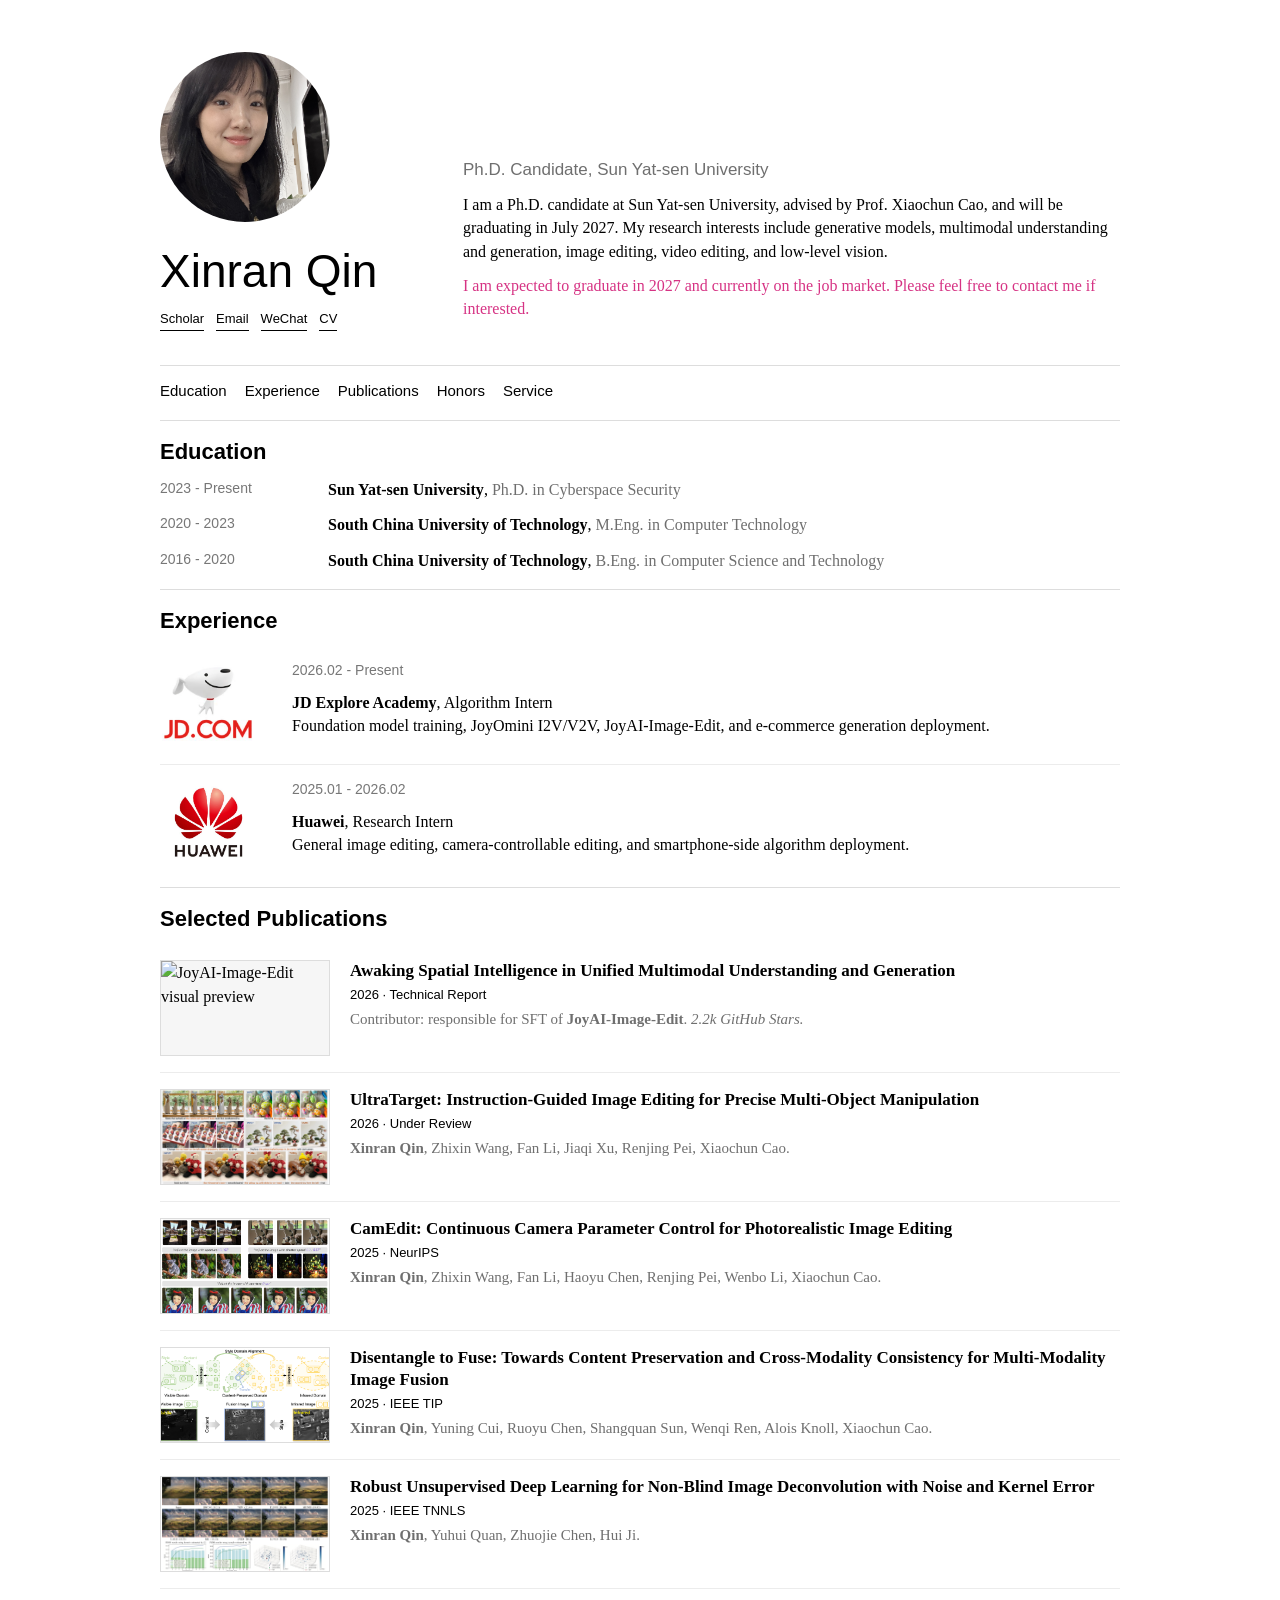
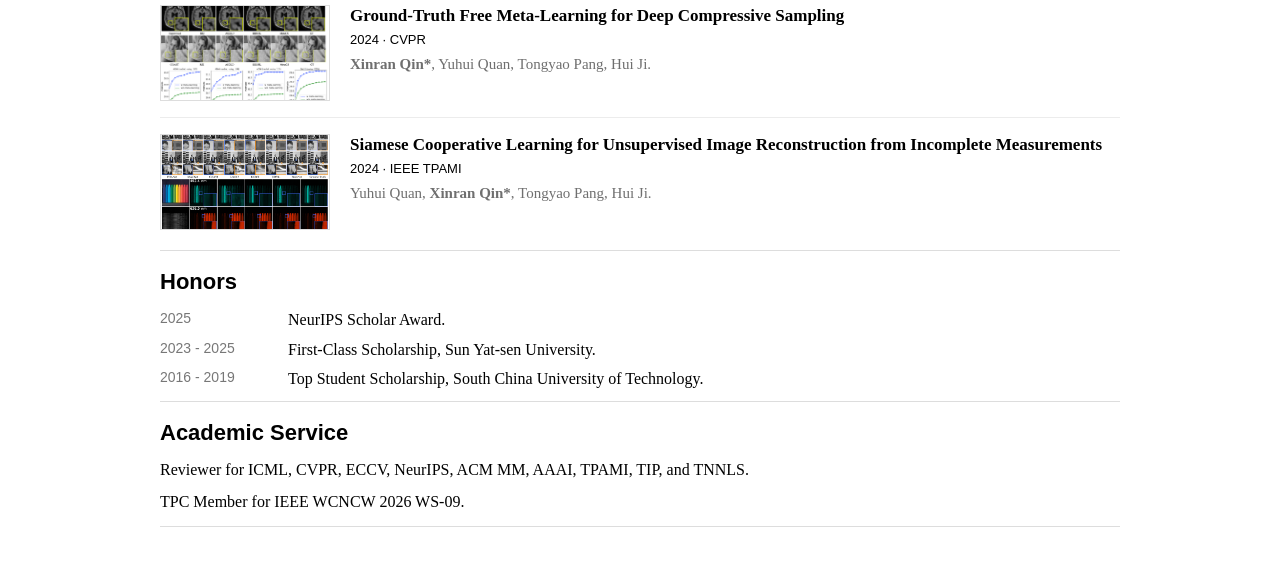
==== index.html @ 0fb86c50 "Initial website" ====
<!doctype html>
<html lang="en">
<head>
  <meta charset="utf-8">
  <meta name="viewport" content="width=device-width, initial-scale=1">
  <meta name="description" content="Xinran Qin's academic homepage.">
  <title>Xinran Qin</title>
  <link rel="stylesheet" href="styles.css">
</head>
<body>
  <main class="container">
    <header class="hero" id="top">
      <div class="profile">
        <img class="portrait" src="qxr-portrait.jpg" alt="Xinran Qin">
        <h1>Xinran Qin</h1>
        <div class="social-links" aria-label="Contact links">
          <a class="social-icon" href="https://scholar.google.com/citations?user=TD63QrsAAAAJ&amp;hl=zh-CN" target="_blank" rel="noreferrer" title="Google Scholar" aria-label="Google Scholar">Scholar</a>
          <a class="social-icon" href="mailto:csqinxinran@gmail.com" title="Email" aria-label="Email">Email</a>
          <button class="social-icon copy-link" type="button" data-copy="XinXinran_rr" title="Copy WeChat" aria-label="Copy WeChat">WeChat</button>
          <a class="social-icon cv" href="resume-QXR.pdf" target="_blank" rel="noreferrer" title="Download CV" aria-label="Download CV">CV</a>
        </div>
      </div>
      <div class="intro">
        <p class="subtitle">Ph.D. Candidate, Sun Yat-sen University</p>
        <p>
          I am a Ph.D. candidate at Sun Yat-sen University, advised by Prof. Xiaochun Cao,
          and will be graduating in July 2027. My research interests include generative models, multimodal understanding and generation, image editing, video editing, and low-level vision.
        </p>
        <p class="job-market-note" contenteditable="true" spellcheck="true">
          I am expected to graduate in 2027 and currently on the job market.
          Please feel free to contact me if interested.
        </p>
      </div>
    </header>

    <nav class="nav" aria-label="Section navigation">
      <a href="#education">Education</a>
      <a href="#experience">Experience</a>
      <a href="#publications">Publications</a>
      <a href="#honors">Honors</a>
      <a href="#service">Service</a>
    </nav>

    <section id="education" class="section">
      <h2>Education</h2>
      <div class="entry">
        <div class="date">2023 - Present</div>
        <div><strong>Sun Yat-sen University</strong>, <span class="edu-detail">Ph.D. in Cyberspace Security</span></div>
      </div>
      <div class="entry">
        <div class="date">2020 - 2023</div>
        <div><strong>South China University of Technology</strong>, <span class="edu-detail">M.Eng. in Computer Technology</span></div>
      </div>
      <div class="entry">
        <div class="date">2016 - 2020</div>
        <div><strong>South China University of Technology</strong>, <span class="edu-detail">B.Eng. in Computer Science and Technology</span></div>
      </div>
    </section>

    <section id="experience" class="section">
      <h2>Experience</h2>
      <div class="experience-entry">
        <img class="company-logo" src="JD.png" alt="JD logo">
        <div>
          <div class="date">2026.02 - Present</div>
          <div class="experience-copy">
            <strong>JD Explore Academy</strong>, Algorithm Intern
            <p>Foundation model training, JoyOmini I2V/V2V, JoyAI-Image-Edit, and e-commerce generation deployment.</p>
          </div>
        </div>
      </div>
      <div class="experience-entry">
        <img class="company-logo" src="huawei.png" alt="Huawei logo">
        <div>
          <div class="date">2025.01 - 2026.02</div>
          <div class="experience-copy">
            <strong>Huawei</strong>, Research Intern
            <p>General image editing, camera-controllable editing, and smartphone-side algorithm deployment.</p>
          </div>
        </div>
      </div>
    </section>

    <section id="publications" class="section">
      <h2>Selected Publications</h2>

      <article class="pub">
        <img class="pub-image" src="JoyAI-Image-Edit.png" alt="JoyAI-Image-Edit visual preview">
        <div>
          <h3>Awaking Spatial Intelligence in Unified Multimodal Understanding and Generation</h3>
          <p class="pub-meta">2026 · Technical Report</p>
          <p>Contributor: responsible for SFT of <strong>JoyAI-Image-Edit</strong>. <em>2.2k GitHub Stars.</em></p>
        </div>
      </article>

      <article class="pub">
        <img class="pub-image" src="UltraTarget.png" alt="UltraTarget visual preview">
        <div>
          <h3>UltraTarget: Instruction-Guided Image Editing for Precise Multi-Object Manipulation</h3>
          <p class="pub-meta">2026 · Under Review</p>
          <p><strong>Xinran Qin</strong>, Zhixin Wang, Fan Li, Jiaqi Xu, Renjing Pei, Xiaochun Cao.</p>
        </div>
      </article>

      <article class="pub">
        <img class="pub-image" src="CamEdit.png" alt="CamEdit visual preview">
        <div>
          <h3>CamEdit: Continuous Camera Parameter Control for Photorealistic Image Editing</h3>
          <p class="pub-meta">2025 · NeurIPS</p>
          <p><strong>Xinran Qin</strong>, Zhixin Wang, Fan Li, Haoyu Chen, Renjing Pei, Wenbo Li, Xiaochun Cao.</p>
        </div>
      </article>

      <article class="pub">
        <img class="pub-image" src="Disentangle_to_Fuse.png" alt="Disentangle to Fuse visual preview">
        <div>
          <h3>Disentangle to Fuse: Towards Content Preservation and Cross-Modality Consistency for Multi-Modality Image Fusion</h3>
          <p class="pub-meta">2025 · IEEE TIP</p>
          <p><strong>Xinran Qin</strong>, Yuning Cui, Ruoyu Chen, Shangquan Sun, Wenqi Ren, Alois Knoll, Xiaochun Cao.</p>
        </div>
      </article>

      <article class="pub">
        <img class="pub-image" src="Robust_Unsupervised.png" alt="Robust Unsupervised visual preview">
        <div>
          <h3>Robust Unsupervised Deep Learning for Non-Blind Image Deconvolution with Noise and Kernel Error</h3>
          <p class="pub-meta">2025 · IEEE TNNLS</p>
          <p><strong>Xinran Qin</strong>, Yuhui Quan, Zhuojie Chen, Hui Ji.</p>
        </div>
      </article>

      <article class="pub">
        <img class="pub-image" src="MetaCS.png" alt="MetaCS visual preview">
        <div>
          <h3>Ground-Truth Free Meta-Learning for Deep Compressive Sampling</h3>
          <p class="pub-meta">2024 · CVPR</p>
          <p><strong>Xinran Qin*</strong>, Yuhui Quan, Tongyao Pang, Hui Ji.</p>
        </div>
      </article>

      <article class="pub">
        <img class="pub-image" src="Siamese.png" alt="Siamese Cooperative Learning visual preview">
        <div>
          <h3>Siamese Cooperative Learning for Unsupervised Image Reconstruction from Incomplete Measurements</h3>
          <p class="pub-meta">2024 · IEEE TPAMI</p>
          <p>Yuhui Quan, <strong>Xinran Qin*</strong>, Tongyao Pang, Hui Ji.</p>
        </div>
      </article>
    </section>

    <section id="honors" class="section">
      <h2>Honors</h2>
      <ul class="compact-list">
        <li><span>2025</span> NeurIPS Scholar Award.</li>
        <li><span>2023 - 2025</span> First-Class Scholarship, Sun Yat-sen University.</li>
        <li><span>2016 - 2019</span> Top Student Scholarship, South China University of Technology.</li>
      </ul>
    </section>

    <section id="service" class="section">
      <h2>Academic Service</h2>
      <p>
        Reviewer for ICML, CVPR, ECCV, NeurIPS, ACM MM, AAAI, TPAMI, TIP, and TNNLS.
      </p>
      
      <p>
        TPC Member for IEEE WCNCW 2026 WS-09.
      </p>
    </section>
  </main>
  <script>
    document.querySelectorAll(".copy-link").forEach((button) => {
      button.addEventListener("click", async () => {
        const original = button.textContent;
        try {
          await navigator.clipboard.writeText(button.dataset.copy);
          button.textContent = "OK";
        } catch {
          button.textContent = button.dataset.copy;
        }
        window.setTimeout(() => {
          button.textContent = original;
        }, 1400);
      });
    });
  </script>
</body>
</html>
---- styles.css ----
:root {
  --text: #000;
  --muted: #6f6f6f;
  --light: #777;
  --line: #ddd;
  --link: #000;
  --soft: #f6f6f6;
}

* {
  box-sizing: border-box;
}

html {
  scroll-behavior: smooth;
}

body {
  margin: 0;
  color: var(--text);
  background: #fff;
  font-family: "Times New Roman", Times, serif;
  font-size: 16px;
  line-height: 1.48;
}

a {
  color: var(--link);
  text-decoration: none;
}

a:hover {
  text-decoration: underline;
}

.container {
  width: min(960px, calc(100% - 36px));
  margin: 52px auto 48px;
}

.hero {
  display: grid;
  grid-template-columns: 245px 1fr;
  gap: 58px;
  align-items: end;
  padding-bottom: 34px;
  border-bottom: 1px solid var(--line);
}

.profile h1 {
  margin: 18px 0 0;
  font-family: Arial, Helvetica, sans-serif;
  font-size: 46px;
  line-height: 1.05;
  font-weight: 400;
}

.social-links {
  display: flex;
  flex-wrap: wrap;
  gap: 12px;
  margin-top: 12px;
}

.social-icon {
  min-width: 0;
  height: 24px;
  display: inline-flex;
  align-items: center;
  justify-content: center;
  color: #000;
  background: transparent;
  border: 0;
  border-bottom: 1px solid #000;
  border-radius: 0;
  padding: 0;
  font-family: Arial, Helvetica, sans-serif;
  font-size: 13px;
  font-weight: 400;
  line-height: 1;
  text-decoration: none;
  cursor: pointer;
}

.social-icon:hover {
  text-decoration: none;
}

.cv {
  letter-spacing: 0;
}

.subtitle {
  margin: 0 0 14px;
  color: var(--muted);
  font-family: Arial, Helvetica, sans-serif;
  font-size: 17px;
}

.intro p {
  max-width: 680px;
  margin: 0 0 10px;
}

.job-market-note {
  color: #d63384;
  outline: none;
}

.job-market-note:focus {
  border-bottom: 1px solid #d63384;
}

.portrait {
  width: 170px;
  height: 170px;
  object-fit: cover;
  object-position: center 18%;
  border-radius: 50%;
}

.nav {
  display: flex;
  flex-wrap: wrap;
  gap: 18px;
  padding: 14px 0 18px;
  border-bottom: 1px solid var(--line);
  font-family: Arial, Helvetica, sans-serif;
  font-size: 15px;
}

.section {
  padding: 18px 0 4px;
  border-bottom: 1px solid var(--line);
}

.section h2 {
  margin: 0 0 12px;
  color: #000;
  font-family: Arial, Helvetica, sans-serif;
  font-size: 22px;
  line-height: 1.2;
}

.section p {
  margin: 0 0 8px;
}

.compact-list {
  margin: 0;
  padding: 0;
  list-style: none;
}

.compact-list li {
  display: grid;
  grid-template-columns: 116px 1fr;
  gap: 12px;
  margin: 6px 0;
}

.compact-list span,
.date {
  color: var(--light);
  font-family: Arial, Helvetica, sans-serif;
  font-size: 14px;
}

.entry {
  display: grid;
  grid-template-columns: 150px 1fr;
  gap: 18px;
  margin: 10px 0 12px;
}

.entry p {
  margin: 3px 0 0;
  color: var(--muted);
}

.edu-detail {
  color: var(--muted);
}

.experience-entry {
  display: grid;
  grid-template-columns: 104px 1fr;
  gap: 28px;
  align-items: center;
  padding: 14px 0 18px;
}

.experience-entry + .experience-entry {
  border-top: 1px solid #ececec;
}

.experience-copy {
  margin-top: 10px;
}

.company-logo {
  width: 96px;
  height: 76px;
  object-fit: contain;
  object-position: center;
}

.pub {
  display: grid;
  grid-template-columns: 170px 1fr;
  gap: 20px;
  align-items: start;
  padding: 16px 0;
}

.pub + .pub {
  border-top: 1px solid #ececec;
}

.pub h3 {
  margin: 0 0 3px;
  font-size: 17px;
  line-height: 1.28;
  font-weight: 700;
}

.pub p {
  margin: 0;
  color: var(--muted);
  font-size: 15px;
}

.pub .pub-meta {
  margin: 0 0 4px;
  color: #000;
  font-family: Arial, Helvetica, sans-serif;
  font-size: 13px;
}

.pub-image {
  width: 170px;
  height: 96px;
  display: block;
  object-fit: cover;
  object-position: center;
  border: 1px solid var(--line);
  background: var(--soft);
}

.thumb {
  width: 76px;
  min-height: 48px;
  padding: 7px 5px;
  display: flex;
  align-items: center;
  justify-content: center;
  color: #000;
  background: var(--soft);
  border: 1px solid var(--line);
  font-family: Arial, Helvetica, sans-serif;
  font-size: 12px;
  font-weight: 700;
  line-height: 1.12;
  text-align: center;
}

@media (max-width: 700px) {
  .container {
    width: min(100% - 24px, 960px);
    margin-top: 18px;
  }

  .hero {
    grid-template-columns: 1fr;
    gap: 18px;
    align-items: start;
    padding-bottom: 24px;
  }

  .profile h1 {
    margin-top: 20px;
    font-size: 38px;
  }

  .portrait {
    width: 140px;
    height: 140px;
  }

  .compact-list li,
  .entry,
  .pub {
    grid-template-columns: 1fr;
    gap: 4px;
  }

  .experience-entry {
    grid-template-columns: 72px 1fr;
    gap: 16px;
    align-items: start;
  }

  .company-logo {
    width: 68px;
    height: 54px;
  }

  .pub {
    padding: 13px 0;
  }

  .pub-image {
    width: 100%;
    height: auto;
    aspect-ratio: 16 / 9;
  }
}
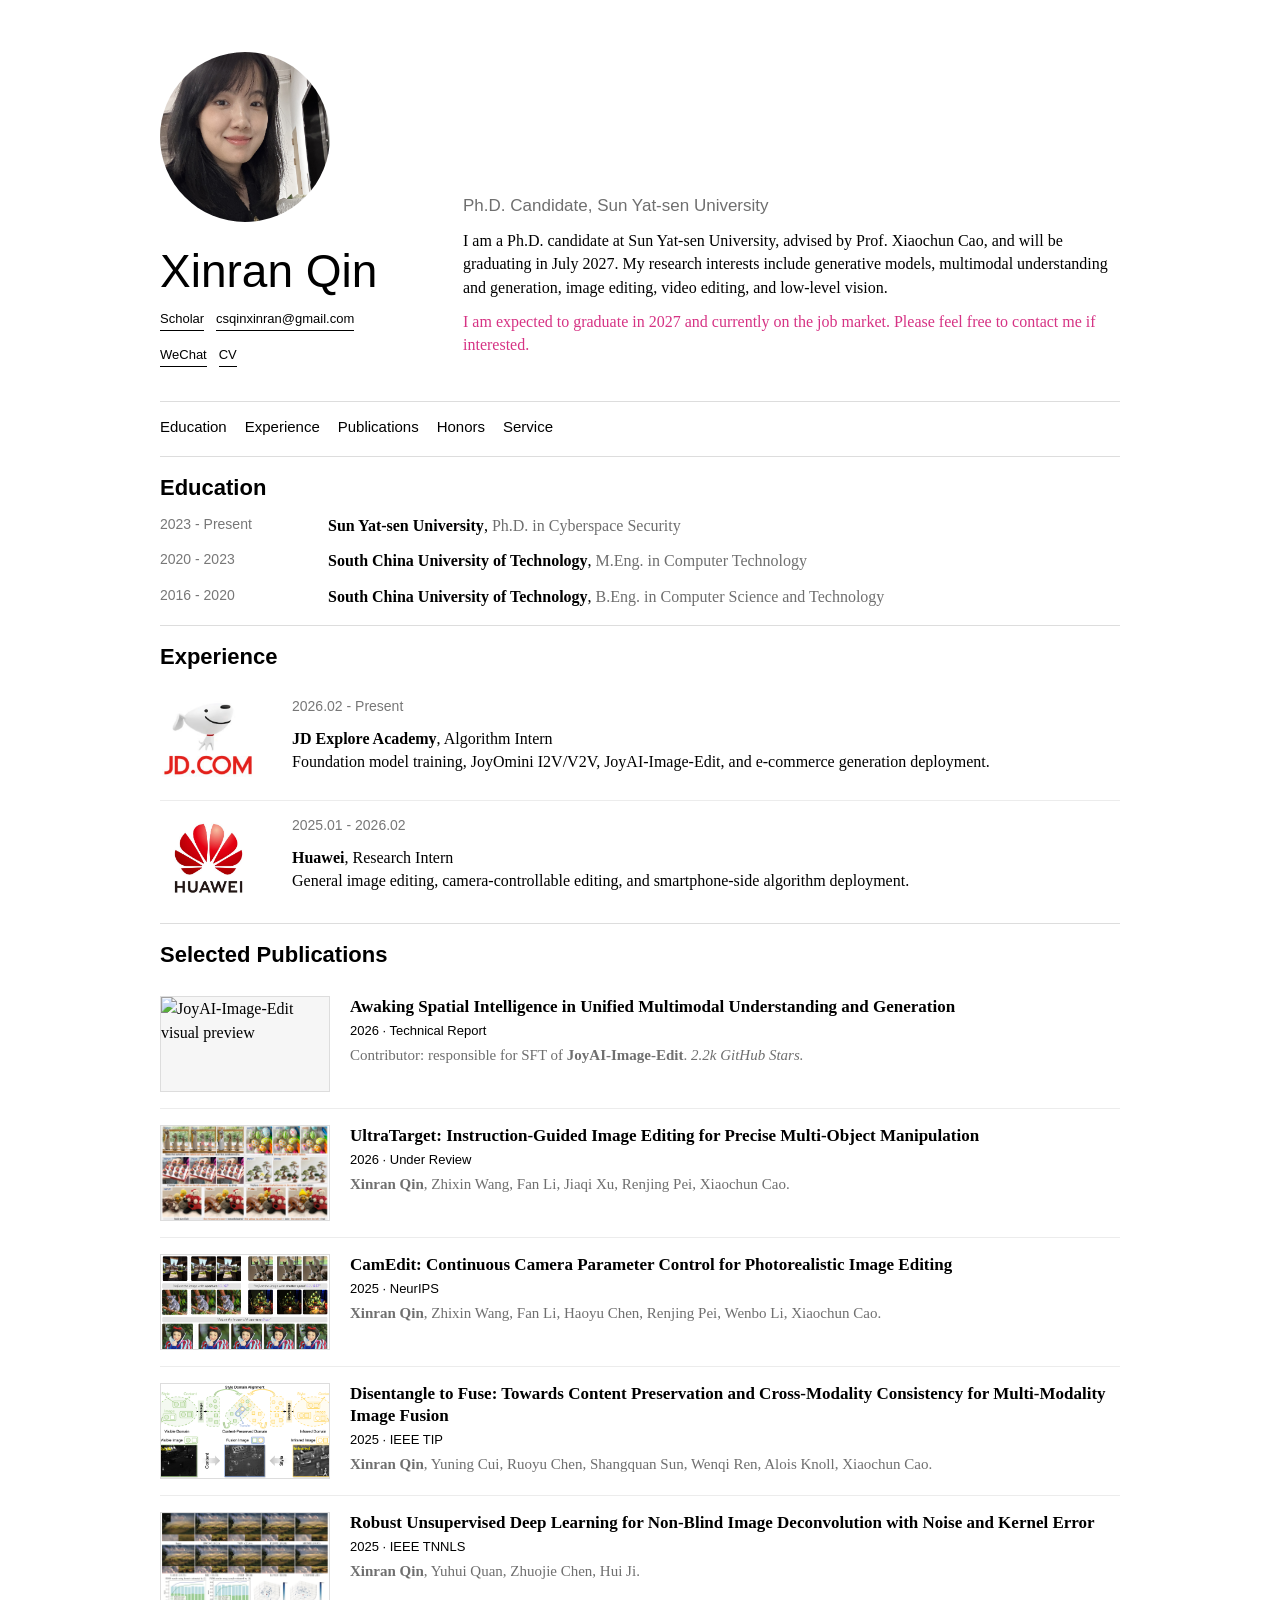
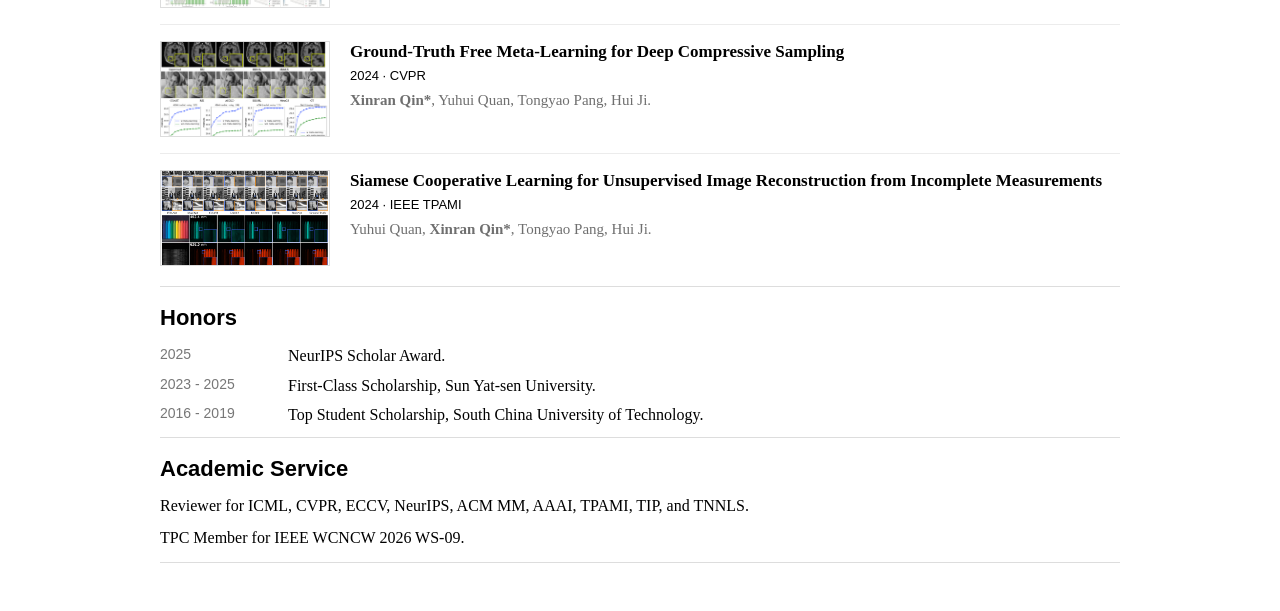
==== commit 37477fd1: "Update contact copy buttons" ====
--- a/index.html
+++ b/index.html
@@ -15,7 +15,7 @@
         <h1>Xinran Qin</h1>
         <div class="social-links" aria-label="Contact links">
           <a class="social-icon" href="https://scholar.google.com/citations?user=TD63QrsAAAAJ&amp;hl=zh-CN" target="_blank" rel="noreferrer" title="Google Scholar" aria-label="Google Scholar">Scholar</a>
-          <a class="social-icon" href="mailto:csqinxinran@gmail.com" title="Email" aria-label="Email">Email</a>
+          <button class="social-icon copy-link" type="button" data-copy="csqinxinran@gmail.com" title="Copy Email" aria-label="Copy Email">csqinxinran@gmail.com</button>
           <button class="social-icon copy-link" type="button" data-copy="XinXinran_rr" title="Copy WeChat" aria-label="Copy WeChat">WeChat</button>
           <a class="social-icon cv" href="resume-QXR.pdf" target="_blank" rel="noreferrer" title="Download CV" aria-label="Download CV">CV</a>
         </div>
@@ -174,7 +174,7 @@
         const original = button.textContent;
         try {
           await navigator.clipboard.writeText(button.dataset.copy);
-          button.textContent = "OK";
+          button.textContent = "copy";
         } catch {
           button.textContent = button.dataset.copy;
         }
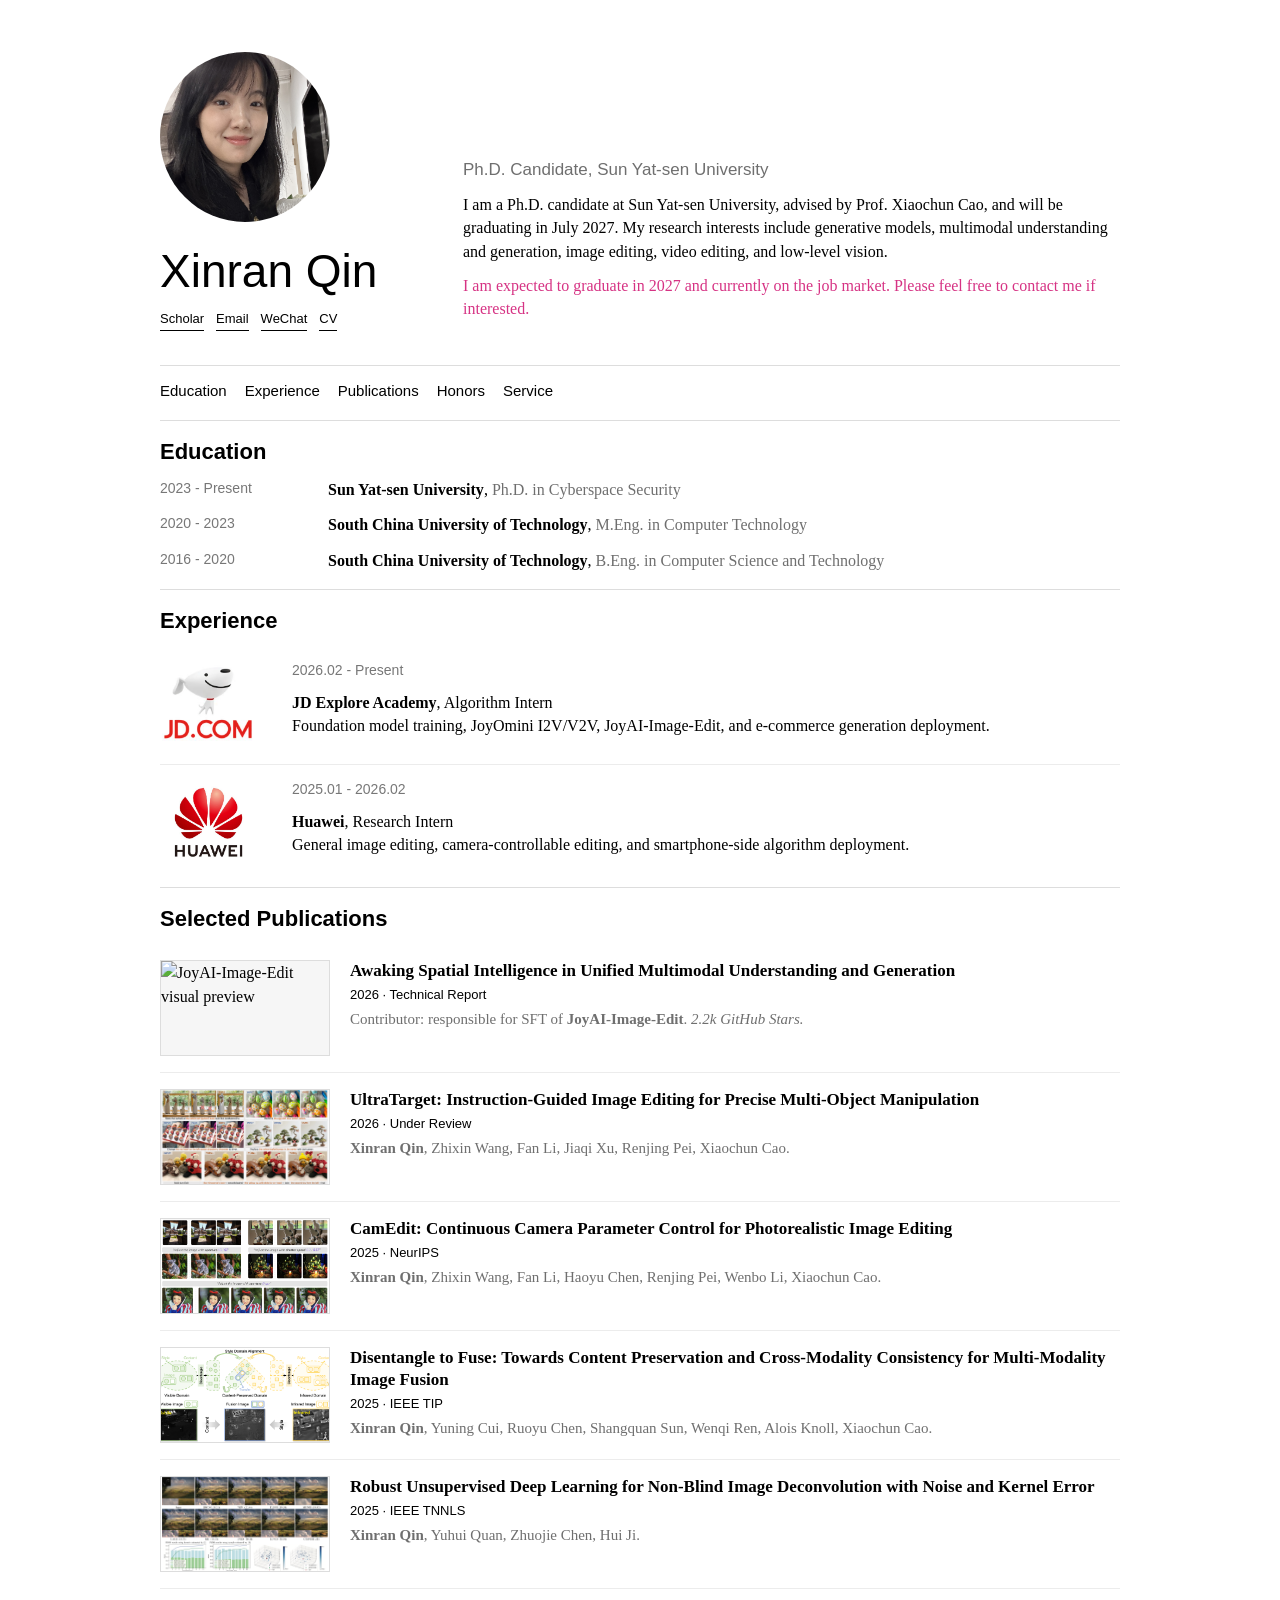
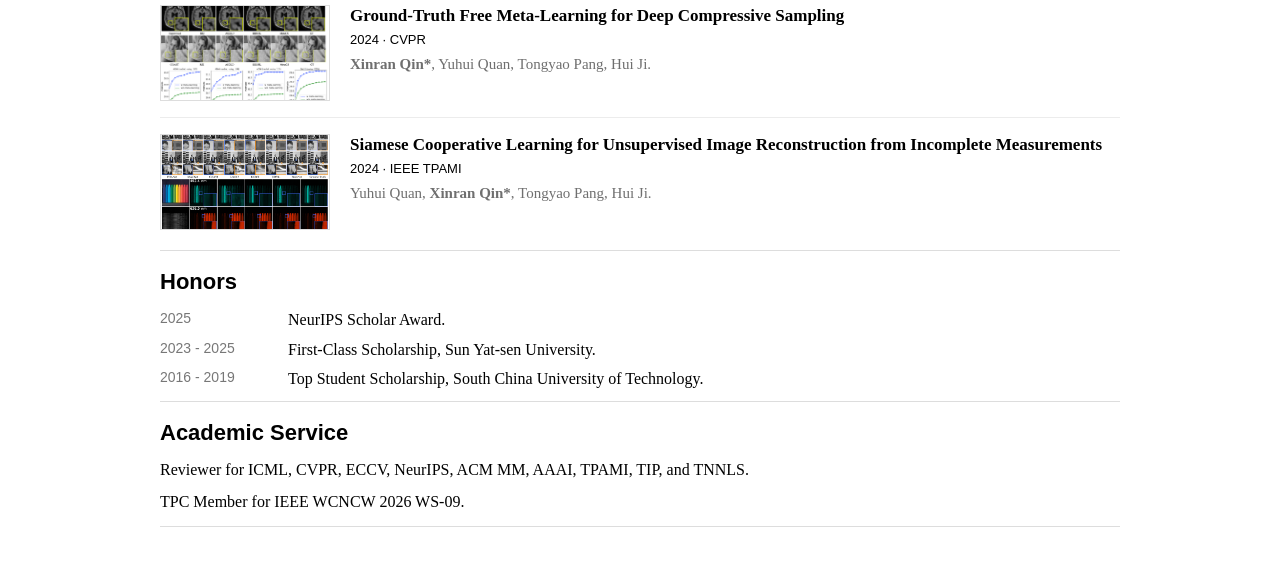
==== commit c6f6ebb1: "Refine contact copy labels" ====
--- a/index.html
+++ b/index.html
@@ -15,7 +15,7 @@
         <h1>Xinran Qin</h1>
         <div class="social-links" aria-label="Contact links">
           <a class="social-icon" href="https://scholar.google.com/citations?user=TD63QrsAAAAJ&amp;hl=zh-CN" target="_blank" rel="noreferrer" title="Google Scholar" aria-label="Google Scholar">Scholar</a>
-          <button class="social-icon copy-link" type="button" data-copy="csqinxinran@gmail.com" title="Copy Email" aria-label="Copy Email">csqinxinran@gmail.com</button>
+          <button class="social-icon copy-link" type="button" data-copy="csqinxinran@gmail.com" title="Copy Email" aria-label="Copy Email">Email</button>
           <button class="social-icon copy-link" type="button" data-copy="XinXinran_rr" title="Copy WeChat" aria-label="Copy WeChat">WeChat</button>
           <a class="social-icon cv" href="resume-QXR.pdf" target="_blank" rel="noreferrer" title="Download CV" aria-label="Download CV">CV</a>
         </div>
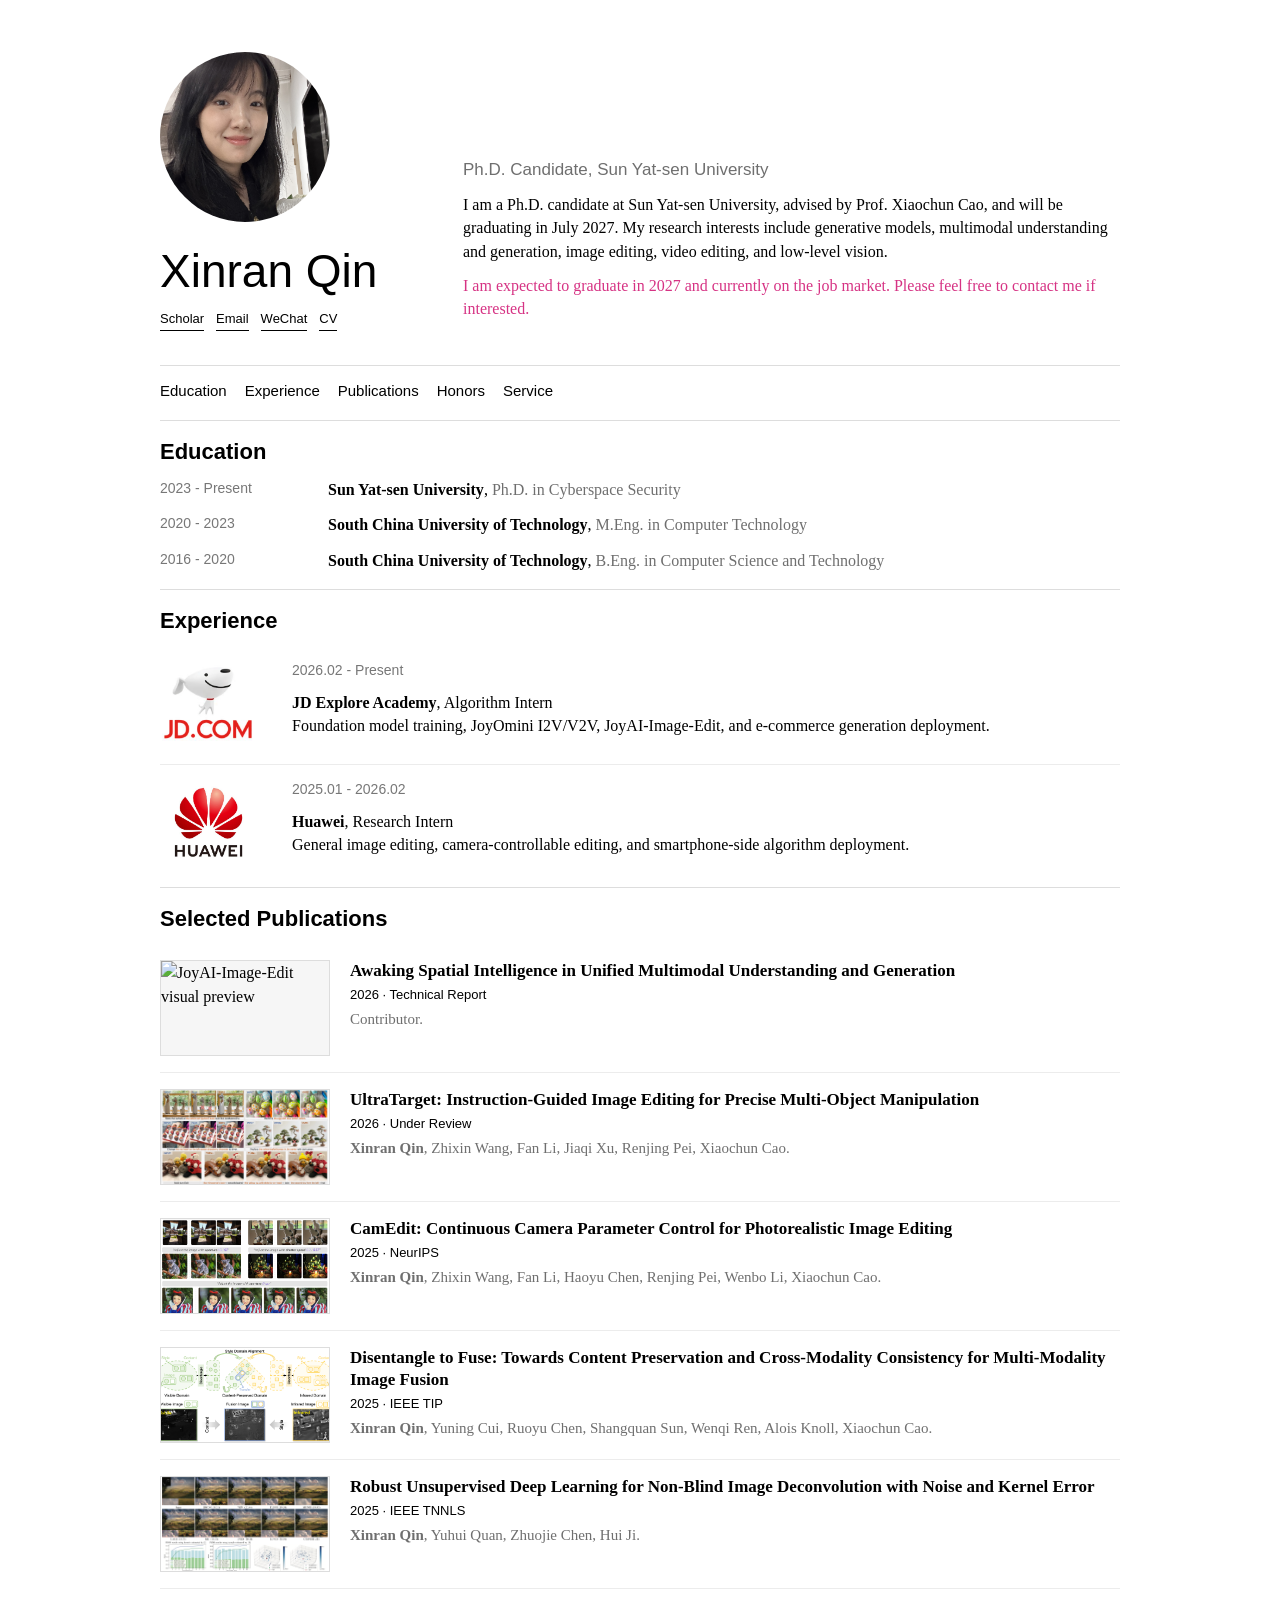
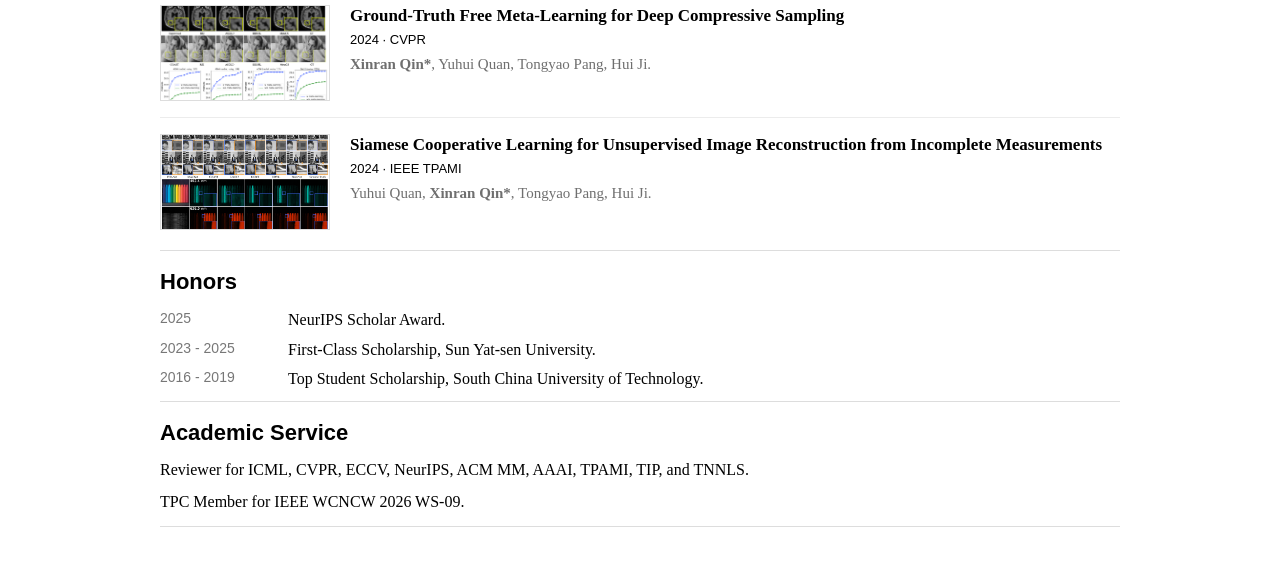
==== commit f193779c: "Add files via upload" ====
--- a/index.html
+++ b/index.html
@@ -3,8 +3,8 @@
 <head>
   <meta charset="utf-8">
   <meta name="viewport" content="width=device-width, initial-scale=1">
-  <meta name="description" content="Xinran Qin's academic homepage.">
-  <title>Xinran Qin</title>
+  <meta name="description" content="Xinran Qin, Ph.D. candidate at Sun Yat-sen University. Research in generative models, multimodal generation, image editing, video editing, and low-level vision.">
+  <title>Xinran Qin - Ph.D. Candidate at Sun Yat-sen University</title>
   <link rel="stylesheet" href="styles.css">
 </head>
 <body>
@@ -89,7 +89,7 @@
         <div>
           <h3>Awaking Spatial Intelligence in Unified Multimodal Understanding and Generation</h3>
           <p class="pub-meta">2026 · Technical Report</p>
-          <p>Contributor: responsible for SFT of <strong>JoyAI-Image-Edit</strong>. <em>2.2k GitHub Stars.</em></p>
+          <p>Contributor.</p>
         </div>
       </article>
 
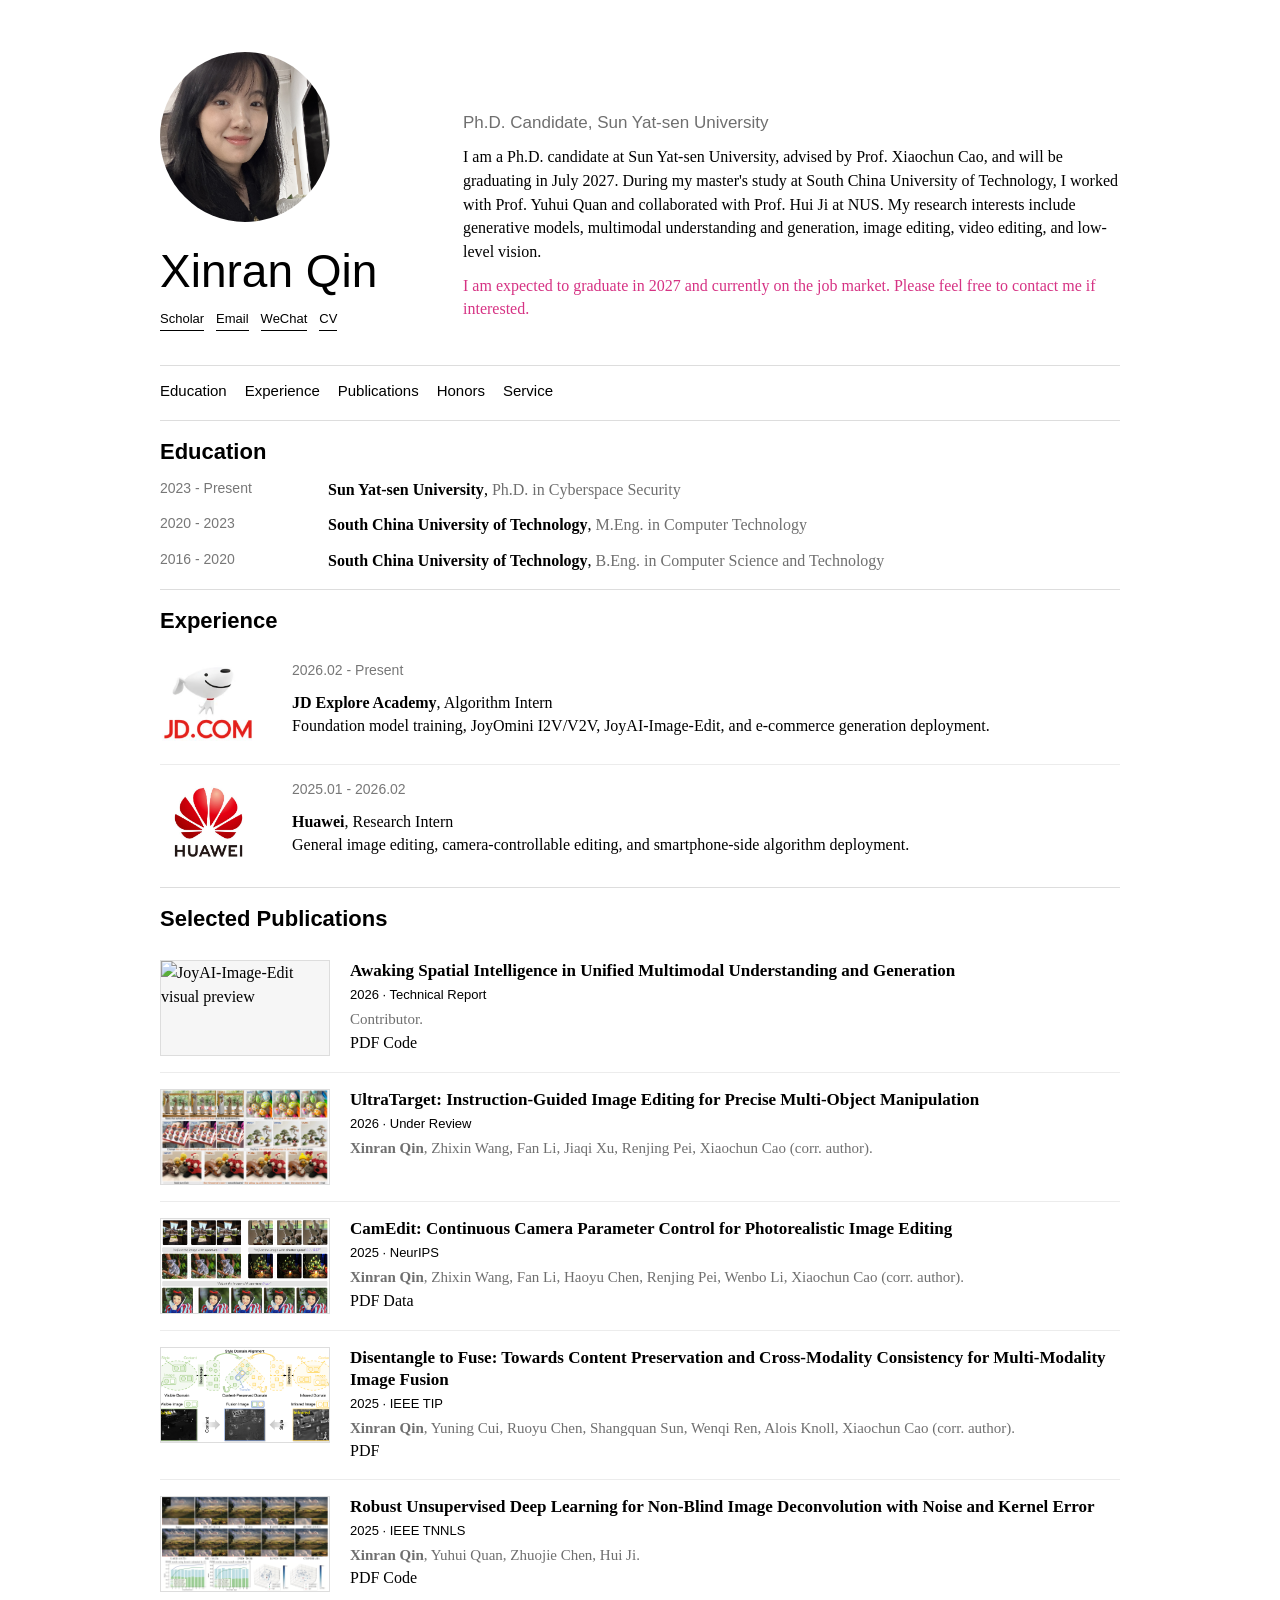
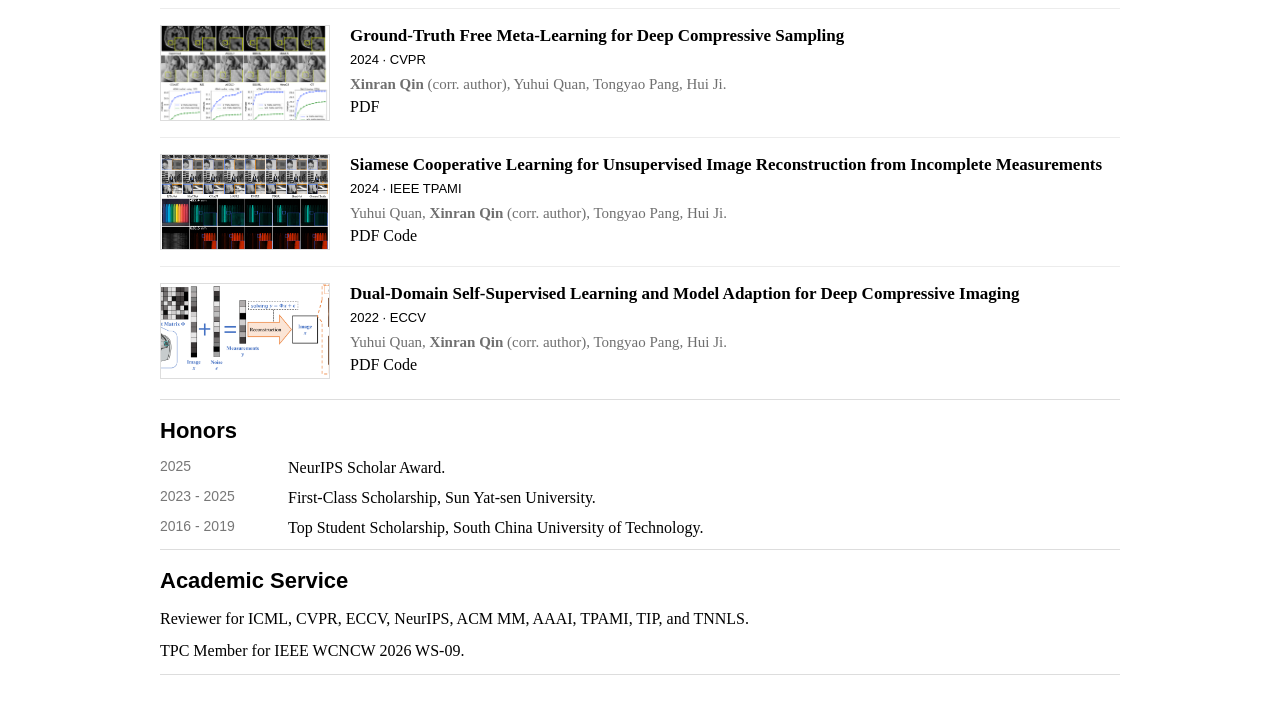
==== commit 1fdaff36: "Add files via upload" ====
--- a/index.html
+++ b/index.html
@@ -23,8 +23,13 @@
       <div class="intro">
         <p class="subtitle">Ph.D. Candidate, Sun Yat-sen University</p>
         <p>
-          I am a Ph.D. candidate at Sun Yat-sen University, advised by Prof. Xiaochun Cao,
-          and will be graduating in July 2027. My research interests include generative models, multimodal understanding and generation, image editing, video editing, and low-level vision.
+          I am a Ph.D. candidate at Sun Yat-sen University, advised by
+          <a href="https://scholar.google.com.hk/citations?hl=zh-CN&amp;user=PDgp6OkAAAAJ&amp;view_op=list_works&amp;sortby=pubdate" target="_blank" rel="noreferrer">Prof. Xiaochun Cao</a>,
+          and will be graduating in July 2027. During my master's study at South China University of Technology, I worked with
+          <a href="https://csyhquan.github.io/" target="_blank" rel="noreferrer">Prof. Yuhui Quan</a>
+          and collaborated with
+          <a href="https://scholar.google.com/citations?user=AsKY0XoAAAAJ&amp;hl=en" target="_blank" rel="noreferrer">Prof. Hui Ji</a>
+          at NUS. My research interests include generative models, multimodal understanding and generation, image editing, video editing, and low-level vision.
         </p>
         <p class="job-market-note" contenteditable="true" spellcheck="true">
           I am expected to graduate in 2027 and currently on the job market.
@@ -90,6 +95,10 @@
           <h3>Awaking Spatial Intelligence in Unified Multimodal Understanding and Generation</h3>
           <p class="pub-meta">2026 · Technical Report</p>
           <p>Contributor.</p>
+          <div class="pub-links" aria-label="Awaking Spatial Intelligence links">
+            <a data-kind="pdf" href="https://arxiv.org/pdf/2605.04128" target="_blank" rel="noreferrer">PDF</a>
+            <a data-kind="code" href="https://github.com/jd-opensource/JoyAI-Image" target="_blank" rel="noreferrer">Code</a>
+          </div>
         </div>
       </article>
 
@@ -98,7 +107,7 @@
         <div>
           <h3>UltraTarget: Instruction-Guided Image Editing for Precise Multi-Object Manipulation</h3>
           <p class="pub-meta">2026 · Under Review</p>
-          <p><strong>Xinran Qin</strong>, Zhixin Wang, Fan Li, Jiaqi Xu, Renjing Pei, Xiaochun Cao.</p>
+          <p><strong>Xinran Qin</strong>, Zhixin Wang, Fan Li, Jiaqi Xu, Renjing Pei, Xiaochun Cao (corr. author).</p>
         </div>
       </article>
 
@@ -107,7 +116,11 @@
         <div>
           <h3>CamEdit: Continuous Camera Parameter Control for Photorealistic Image Editing</h3>
           <p class="pub-meta">2025 · NeurIPS</p>
-          <p><strong>Xinran Qin</strong>, Zhixin Wang, Fan Li, Haoyu Chen, Renjing Pei, Wenbo Li, Xiaochun Cao.</p>
+          <p><strong>Xinran Qin</strong>, Zhixin Wang, Fan Li, Haoyu Chen, Renjing Pei, Wenbo Li, Xiaochun Cao (corr. author).</p>
+          <div class="pub-links" aria-label="CamEdit links">
+            <a data-kind="pdf" href="https://papers.nips.cc/paper_files/paper/2025/file/a60567166d738f4c43e563fdf8a2afe4-Paper-Conference.pdf" target="_blank" rel="noreferrer">PDF</a>
+            <a data-kind="data" href="https://huggingface.co/datasets/wangzike/CamEdit50K" target="_blank" rel="noreferrer">Data</a>
+          </div>
         </div>
       </article>
 
@@ -116,7 +129,10 @@
         <div>
           <h3>Disentangle to Fuse: Towards Content Preservation and Cross-Modality Consistency for Multi-Modality Image Fusion</h3>
           <p class="pub-meta">2025 · IEEE TIP</p>
-          <p><strong>Xinran Qin</strong>, Yuning Cui, Ruoyu Chen, Shangquan Sun, Wenqi Ren, Alois Knoll, Xiaochun Cao.</p>
+          <p><strong>Xinran Qin</strong>, Yuning Cui, Ruoyu Chen, Shangquan Sun, Wenqi Ren, Alois Knoll, Xiaochun Cao (corr. author).</p>
+          <div class="pub-links" aria-label="Disentangle to Fuse links">
+            <a data-kind="pdf" href="https://ieeexplore.ieee.org/document/11369865" target="_blank" rel="noreferrer">PDF</a>
+          </div>
         </div>
       </article>
 
@@ -126,6 +142,10 @@
           <h3>Robust Unsupervised Deep Learning for Non-Blind Image Deconvolution with Noise and Kernel Error</h3>
           <p class="pub-meta">2025 · IEEE TNNLS</p>
           <p><strong>Xinran Qin</strong>, Yuhui Quan, Zhuojie Chen, Hui Ji.</p>
+          <div class="pub-links" aria-label="Robust Unsupervised Deep Learning links">
+            <a data-kind="pdf" href="https://ieeexplore.ieee.org/document/10977742" target="_blank" rel="noreferrer">PDF</a>
+            <a data-kind="code" href="https://github.com/JackyChan97/UNID" target="_blank" rel="noreferrer">Code</a>
+          </div>
         </div>
       </article>
 
@@ -134,7 +154,10 @@
         <div>
           <h3>Ground-Truth Free Meta-Learning for Deep Compressive Sampling</h3>
           <p class="pub-meta">2024 · CVPR</p>
-          <p><strong>Xinran Qin*</strong>, Yuhui Quan, Tongyao Pang, Hui Ji.</p>
+          <p><strong>Xinran Qin</strong> (corr. author), Yuhui Quan, Tongyao Pang, Hui Ji.</p>
+          <div class="pub-links" aria-label="Ground-Truth Free Meta-Learning links">
+            <a data-kind="pdf" href="https://openaccess.thecvf.com/content/CVPR2023/papers/Qin_Ground-Truth_Free_Meta-Learning_for_Deep_Compressive_Sampling_CVPR_2023_paper.pdf" target="_blank" rel="noreferrer">PDF</a>
+          </div>
         </div>
       </article>
 
@@ -143,7 +166,24 @@
         <div>
           <h3>Siamese Cooperative Learning for Unsupervised Image Reconstruction from Incomplete Measurements</h3>
           <p class="pub-meta">2024 · IEEE TPAMI</p>
-          <p>Yuhui Quan, <strong>Xinran Qin*</strong>, Tongyao Pang, Hui Ji.</p>
+          <p>Yuhui Quan, <strong>Xinran Qin</strong> (corr. author), Tongyao Pang, Hui Ji.</p>
+          <div class="pub-links" aria-label="Siamese Cooperative Learning links">
+            <a data-kind="pdf" href="https://ieeexplore.ieee.org/document/10415211" target="_blank" rel="noreferrer">PDF</a>
+            <a data-kind="code" href="https://github.com/XinranQin/SIAMNet" target="_blank" rel="noreferrer">Code</a>
+          </div>
+        </div>
+      </article>
+
+      <article class="pub">
+        <img class="pub-image" src="DualDomain.png" alt="Dual-Domain Self-Supervised Learning visual preview">
+        <div>
+          <h3>Dual-Domain Self-Supervised Learning and Model Adaption for Deep Compressive Imaging</h3>
+          <p class="pub-meta">2022 · ECCV</p>
+          <p>Yuhui Quan, <strong>Xinran Qin</strong> (corr. author), Tongyao Pang, Hui Ji.</p>
+          <div class="pub-links" aria-label="Dual-Domain Self-Supervised Learning links">
+            <a data-kind="pdf" href="https://idp.springer.com/authorize?response_type=cookie&amp;client_id=springerlink&amp;redirect_uri=https%3A%2F%2Flink.springer.com%2Fchapter%2F10.1007%2F978-3-031-20056-4_24" target="_blank" rel="noreferrer">PDF</a>
+            <a data-kind="code" href="https://github.com/XinranQin/DualDomainSS" target="_blank" rel="noreferrer">Code</a>
+          </div>
         </div>
       </article>
     </section>
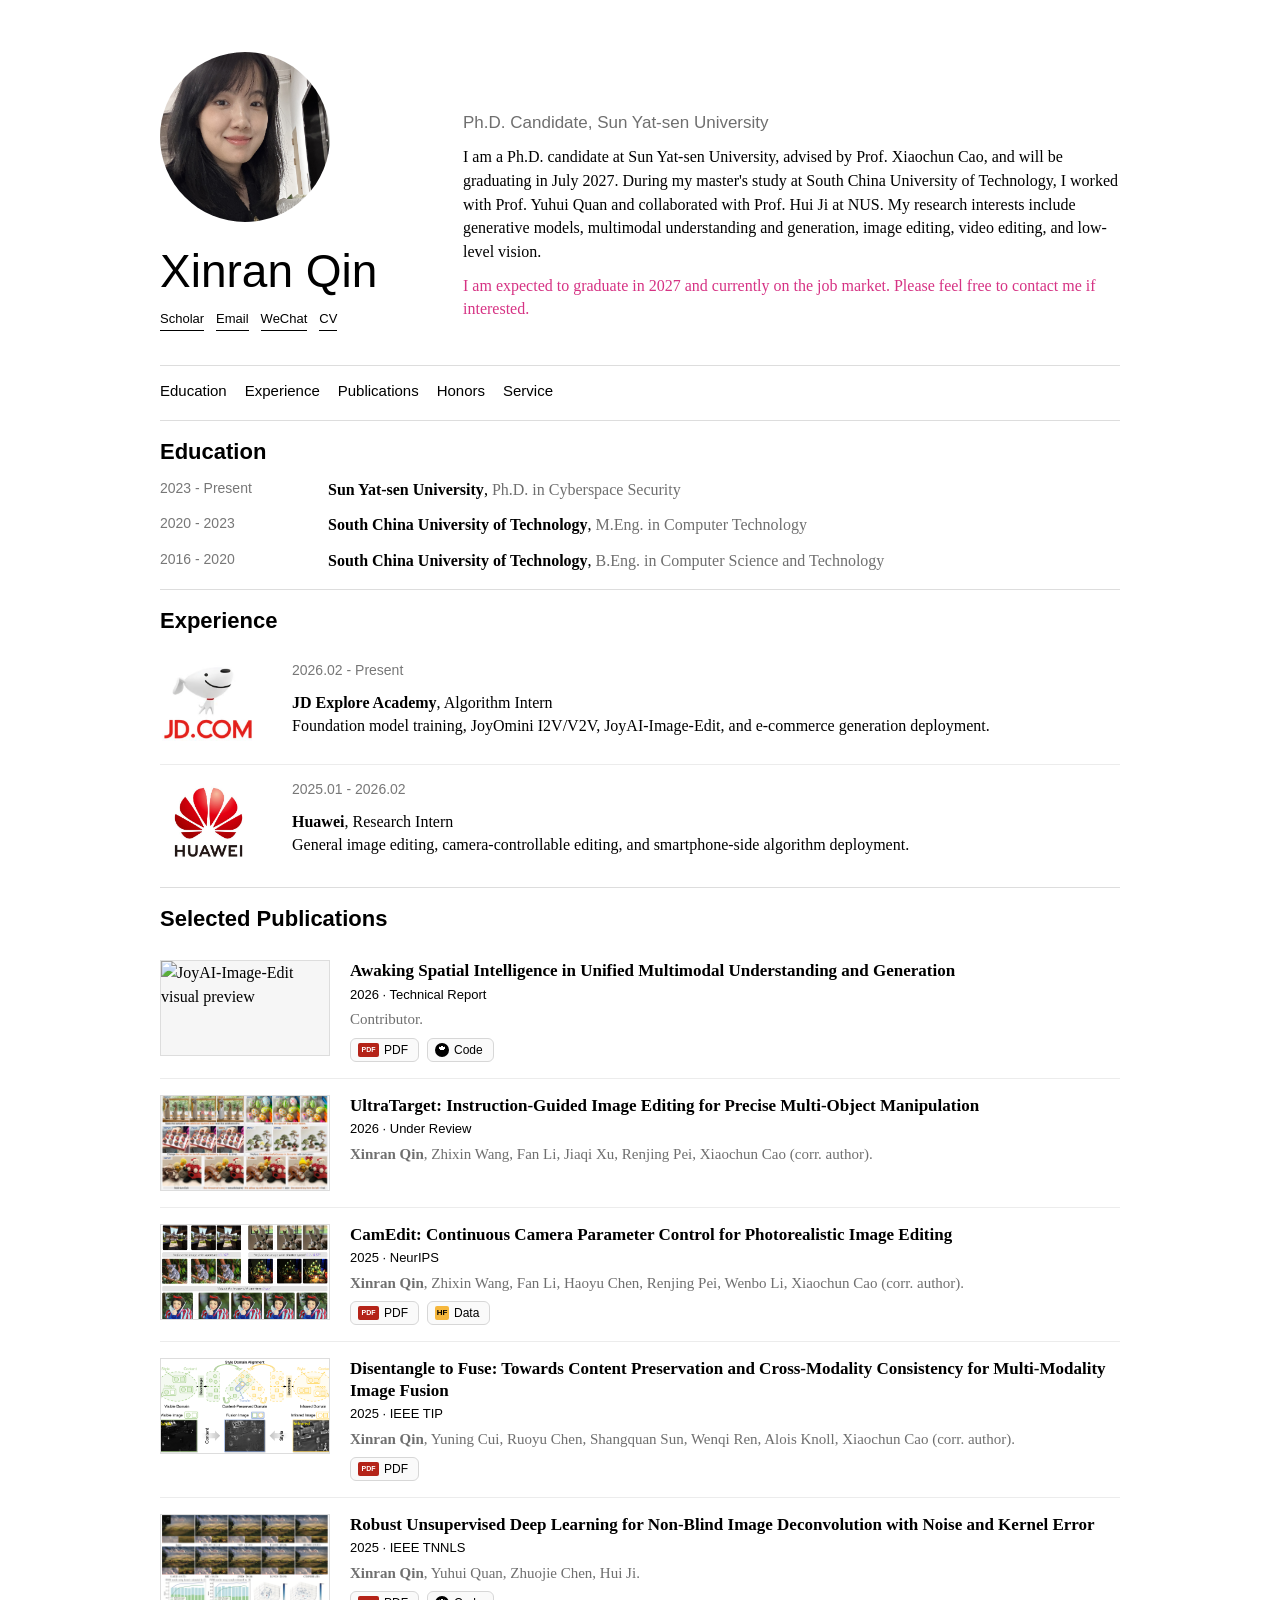
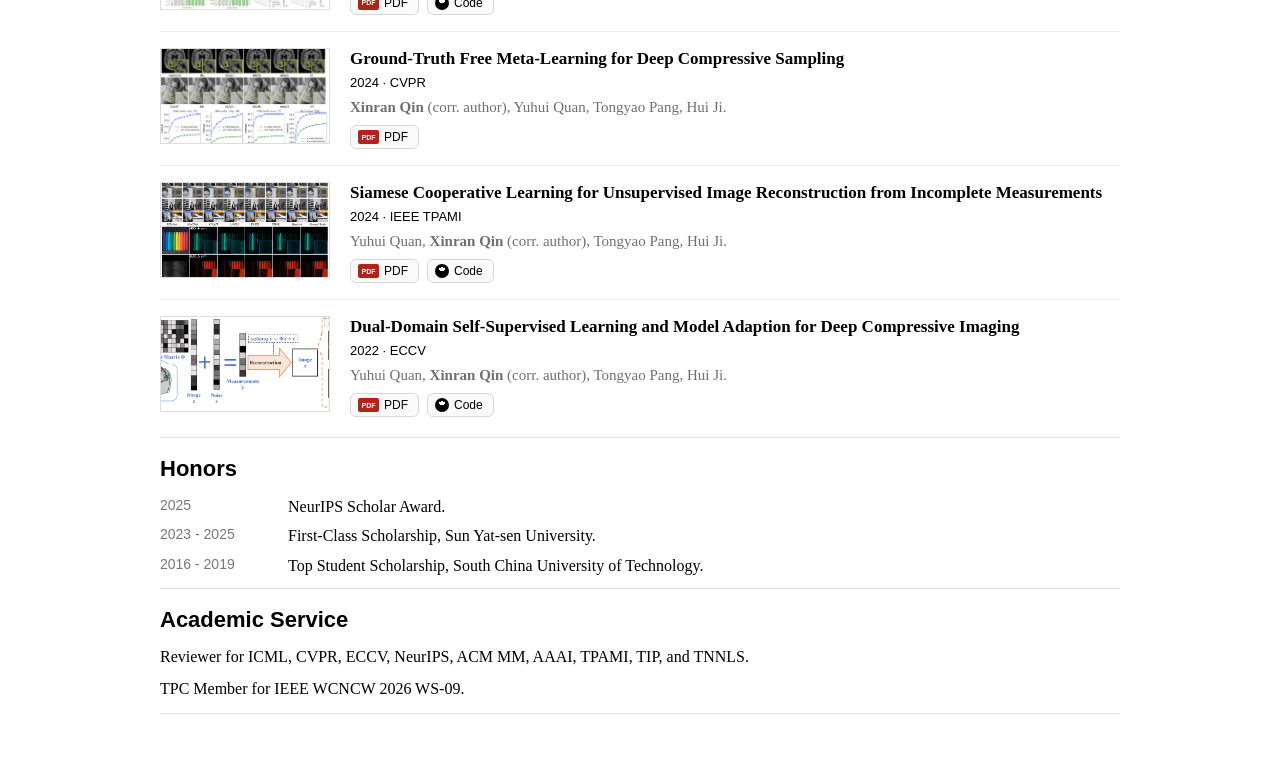
==== commit c3c5d452: "Add files via upload" ====
--- a/index.html
+++ b/index.html
@@ -208,7 +208,48 @@
       </p>
     </section>
   </main>
+  <div class="image-preview" aria-hidden="true">
+    <img src="" alt="">
+  </div>
   <script>
+    const preview = document.querySelector(".image-preview");
+    const previewImage = preview.querySelector("img");
+
+    document.querySelectorAll(".pub").forEach((publication) => {
+      const image = publication.querySelector(".pub-image");
+      if (!image) return;
+
+      publication.addEventListener("mouseenter", () => {
+        previewImage.src = image.src;
+        previewImage.alt = image.alt;
+        preview.classList.add("is-visible");
+      });
+
+      publication.addEventListener("mousemove", (event) => {
+        const offset = 22;
+        const previewWidth = preview.offsetWidth || 360;
+        const previewHeight = preview.offsetHeight || 220;
+        const viewportGap = 12;
+        let left = event.clientX + offset;
+        let top = event.clientY + offset;
+
+        if (left + previewWidth + viewportGap > window.innerWidth) {
+          left = event.clientX - previewWidth - offset;
+        }
+        if (top + previewHeight + viewportGap > window.innerHeight) {
+          top = window.innerHeight - previewHeight - viewportGap;
+        }
+
+        preview.style.left = `${Math.max(viewportGap, left)}px`;
+        preview.style.top = `${Math.max(viewportGap, top)}px`;
+      });
+
+      publication.addEventListener("mouseleave", () => {
+        preview.classList.remove("is-visible");
+        previewImage.removeAttribute("src");
+      });
+    });
+
     document.querySelectorAll(".copy-link").forEach((button) => {
       button.addEventListener("click", async () => {
         const original = button.textContent;
--- a/styles.css
+++ b/styles.css
@@ -235,6 +235,74 @@
   color: #000;
   font-family: Arial, Helvetica, sans-serif;
   font-size: 13px;
+}
+
+.pub-links {
+  display: flex;
+  flex-wrap: wrap;
+  gap: 8px;
+  margin-top: 7px;
+  font-family: Arial, Helvetica, sans-serif;
+  font-size: 12px;
+}
+
+.pub-links a {
+  min-width: 0;
+  height: 24px;
+  display: inline-flex;
+  align-items: center;
+  justify-content: center;
+  gap: 5px;
+  padding: 0 10px 0 7px;
+  color: #000;
+  border: 1px solid #d7d7d7;
+  border-radius: 6px;
+  background: #fafafa;
+  line-height: 1;
+  text-decoration: none;
+}
+
+.pub-links a::before {
+  width: 14px;
+  height: 14px;
+  display: inline-flex;
+  align-items: center;
+  justify-content: center;
+  color: #fff;
+  background: #000;
+  border-radius: 2px;
+  font-size: 8px;
+  font-weight: 700;
+  line-height: 1;
+}
+
+.pub-links a[data-kind="pdf"]::before {
+  content: "PDF";
+  width: 21px;
+  background: #b42318;
+  font-size: 7px;
+}
+
+.pub-links a[data-kind="code"]::before {
+  content: "";
+  border-radius: 50%;
+  background:
+    radial-gradient(circle at 50% 38%, #fff 0 2px, transparent 2.2px),
+    radial-gradient(circle at 34% 33%, #fff 0 1px, transparent 1.2px),
+    radial-gradient(circle at 66% 33%, #fff 0 1px, transparent 1.2px),
+    linear-gradient(#000, #000);
+}
+
+.pub-links a[data-kind="data"]::before {
+  content: "HF";
+  background: #f6b73c;
+  color: #000;
+}
+
+.pub-links a:hover {
+  border-color: #9f9f9f;
+  background: #f1f1f1;
+  text-decoration: none;
 }
 
 .pub-image {
@@ -247,6 +315,37 @@
   background: var(--soft);
 }
 
+.image-preview {
+  position: fixed;
+  left: 0;
+  top: 0;
+  z-index: 20;
+  width: min(420px, calc(100vw - 32px));
+  padding: 8px;
+  background: #fff;
+  border: 1px solid #d0d0d0;
+  border-radius: 8px;
+  box-shadow: 0 16px 42px rgba(0, 0, 0, 0.18);
+  opacity: 0;
+  pointer-events: none;
+  transform: translateY(4px);
+  transition: opacity 120ms ease, transform 120ms ease;
+}
+
+.image-preview.is-visible {
+  opacity: 1;
+  transform: translateY(0);
+}
+
+.image-preview img {
+  width: 100%;
+  height: auto;
+  max-height: 320px;
+  display: block;
+  object-fit: contain;
+  background: var(--soft);
+}
+
 .thumb {
   width: 76px;
   min-height: 48px;
@@ -314,4 +413,8 @@
     height: auto;
     aspect-ratio: 16 / 9;
   }
-}
+
+  .image-preview {
+    display: none;
+  }
+}
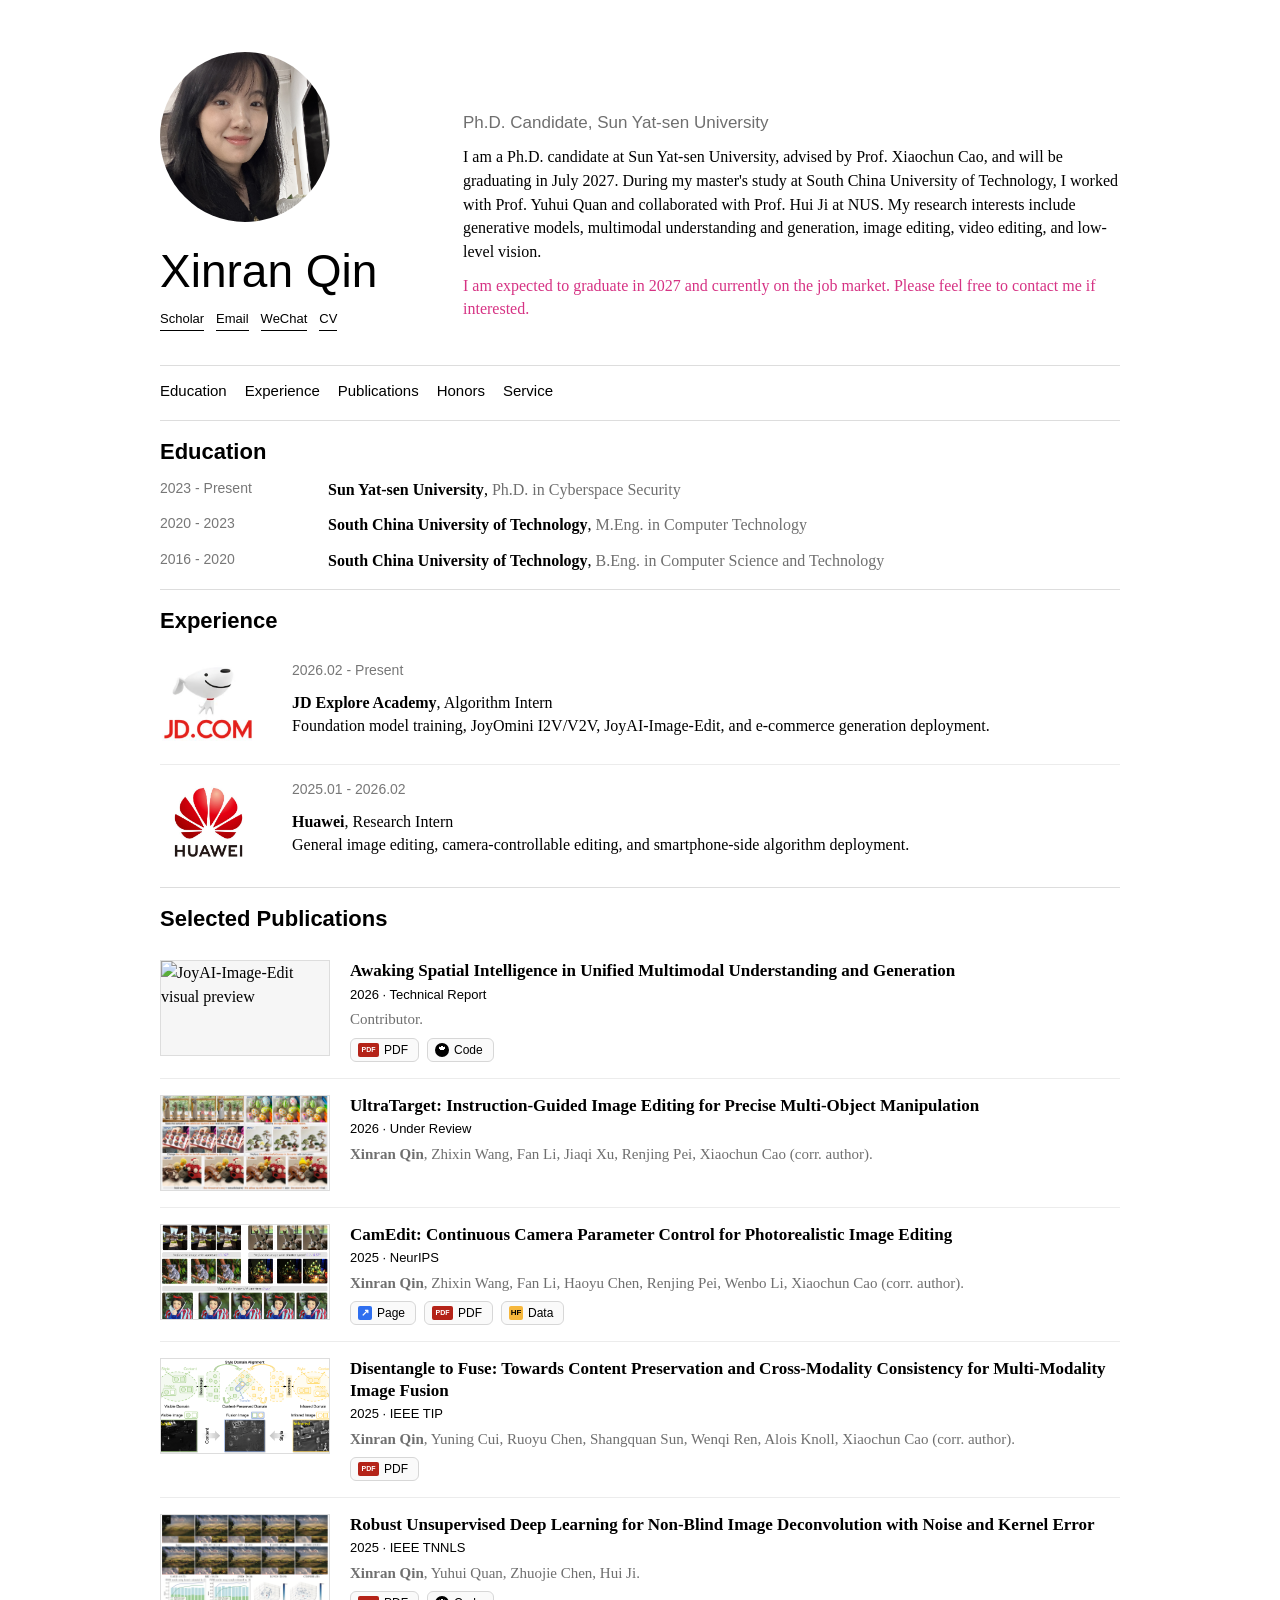
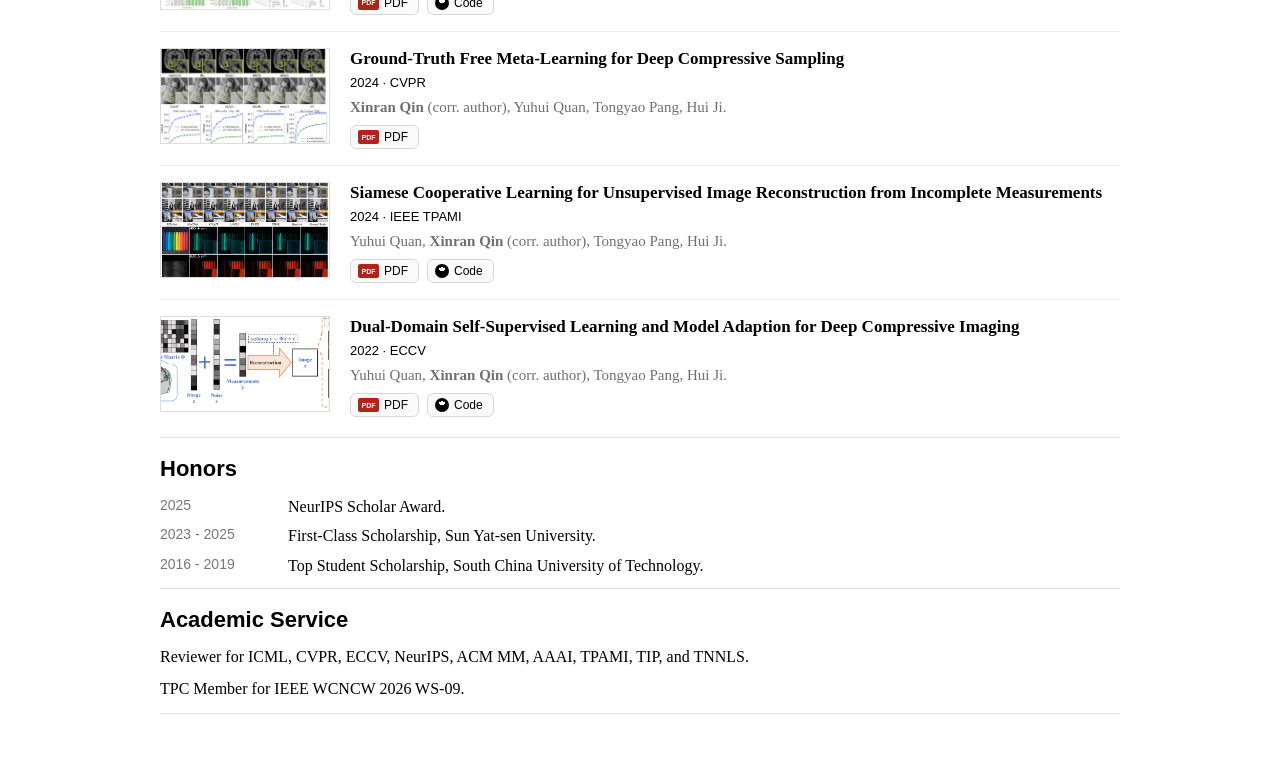
==== commit faff4894: "Add CamEdit project page link" ====
--- a/index.html
+++ b/index.html
@@ -118,6 +118,7 @@
           <p class="pub-meta">2025 · NeurIPS</p>
           <p><strong>Xinran Qin</strong>, Zhixin Wang, Fan Li, Haoyu Chen, Renjing Pei, Wenbo Li, Xiaochun Cao (corr. author).</p>
           <div class="pub-links" aria-label="CamEdit links">
+            <a data-kind="page" href="https://xinranqin.github.io/camedit.github.io/" target="_blank" rel="noreferrer">Page</a>
             <a data-kind="pdf" href="https://papers.nips.cc/paper_files/paper/2025/file/a60567166d738f4c43e563fdf8a2afe4-Paper-Conference.pdf" target="_blank" rel="noreferrer">PDF</a>
             <a data-kind="data" href="https://huggingface.co/datasets/wangzike/CamEdit50K" target="_blank" rel="noreferrer">Data</a>
           </div>
--- a/styles.css
+++ b/styles.css
@@ -297,6 +297,13 @@
   content: "HF";
   background: #f6b73c;
   color: #000;
+}
+
+.pub-links a[data-kind="page"]::before {
+  content: "↗";
+  background: #2f6fef;
+  color: #fff;
+  font-size: 10px;
 }
 
 .pub-links a:hover {
